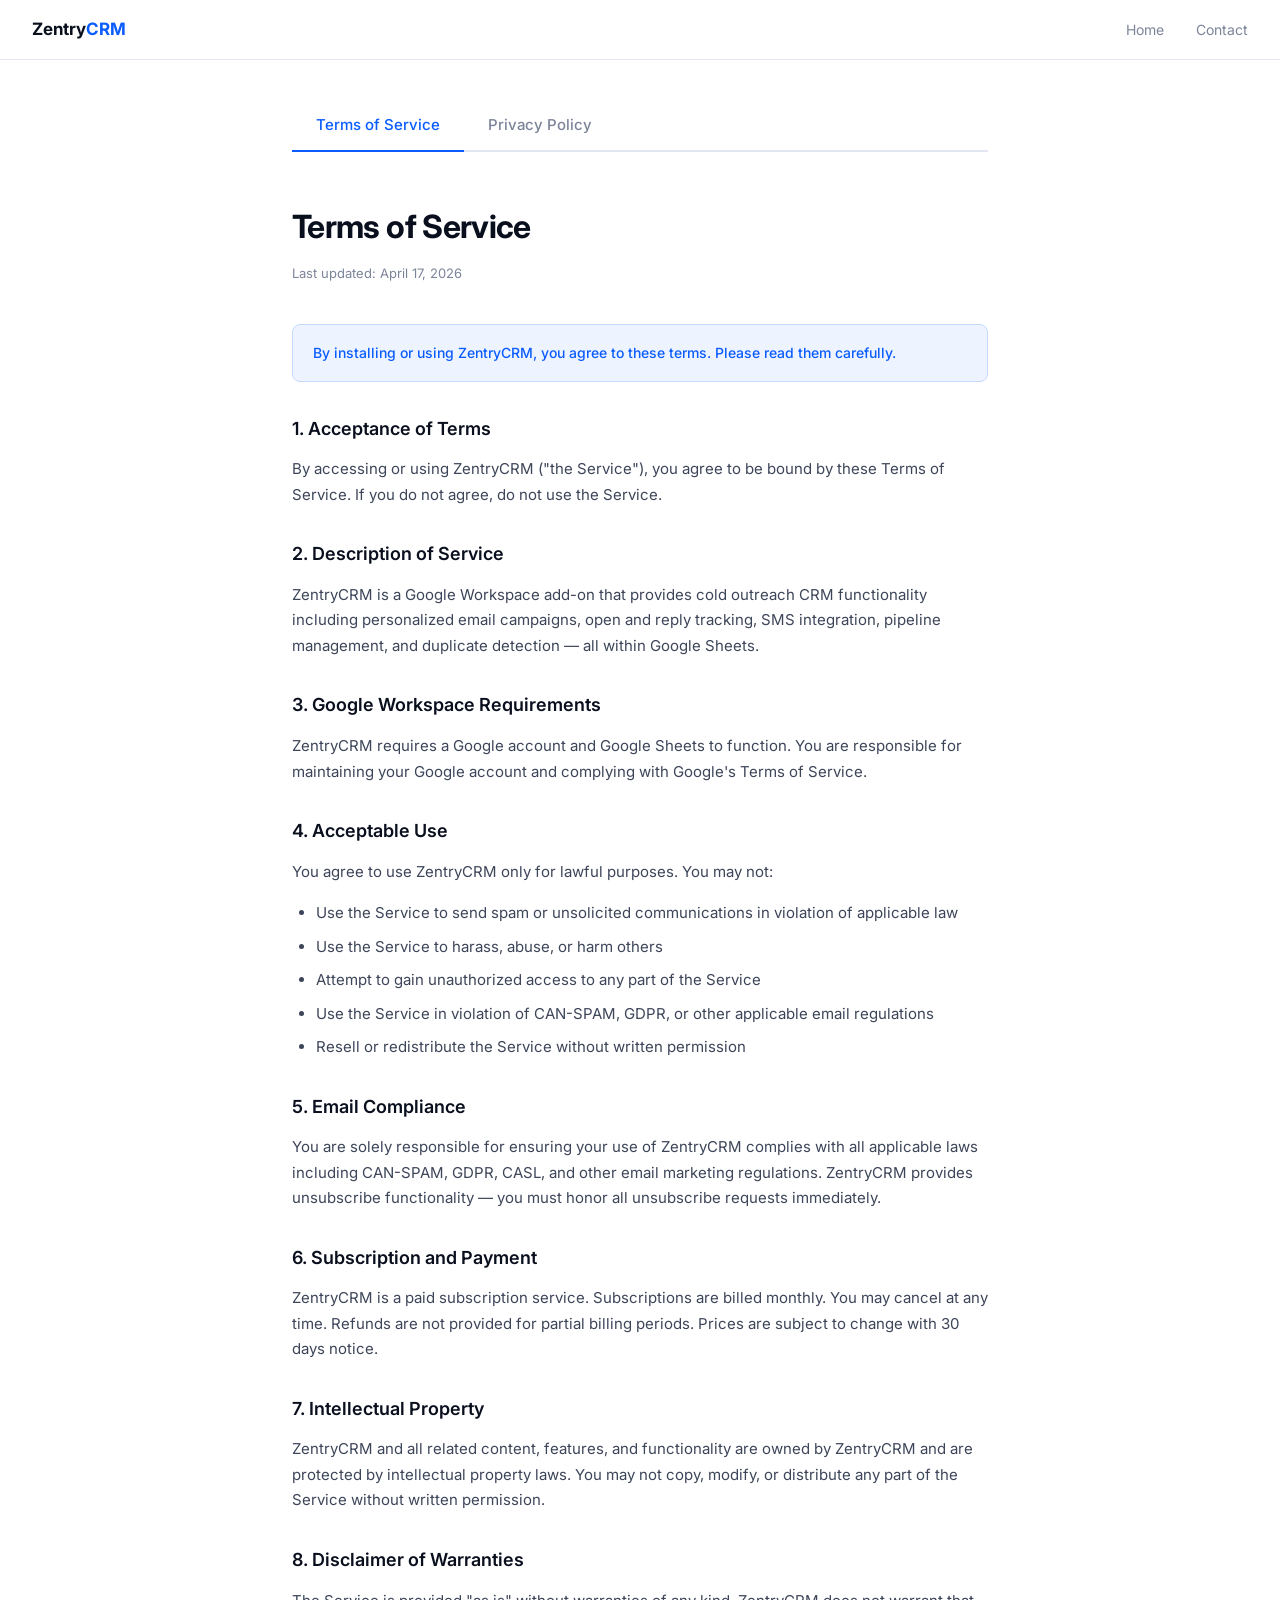
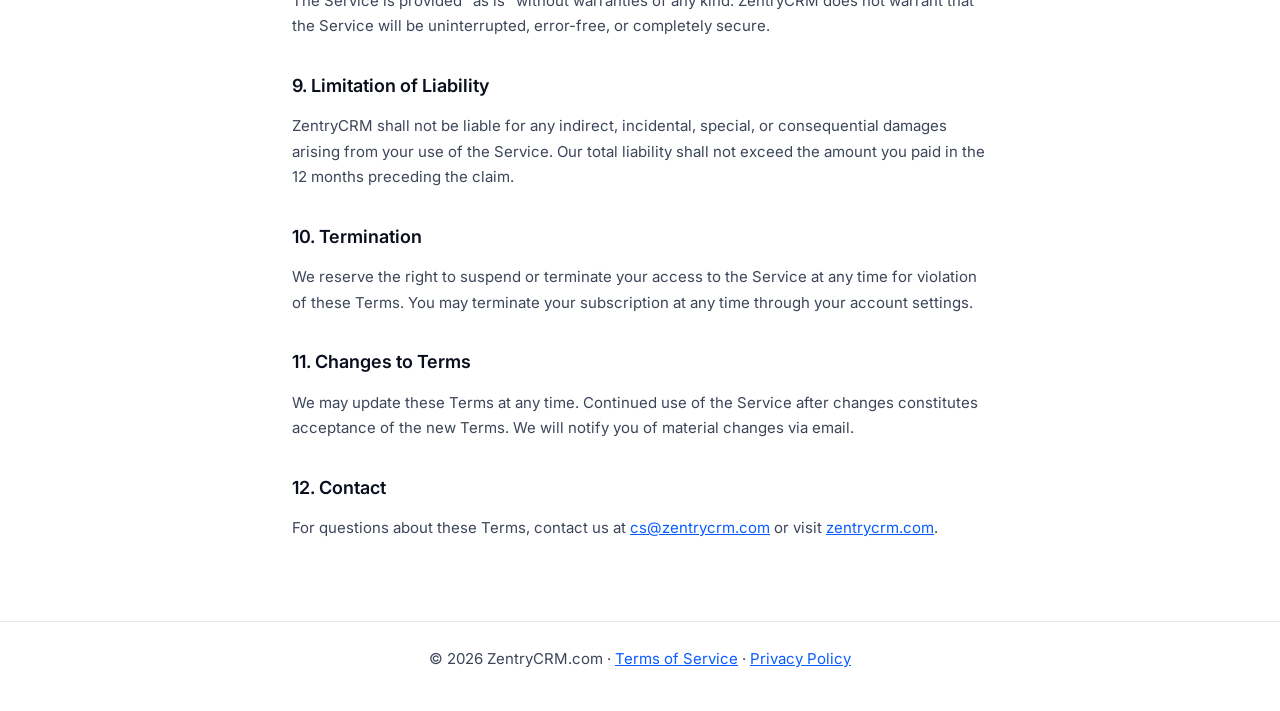
==== legal.html @ fd1f2e20 "legal.html" ====
<!DOCTYPE html>
<html lang="en">
<head>
<meta charset="UTF-8">
<meta name="viewport" content="width=device-width, initial-scale=1.0">
<title>Terms of Service & Privacy Policy — ZentryCRM</title>
<link rel="preconnect" href="https://fonts.googleapis.com">
<link href="https://fonts.googleapis.com/css2?family=Inter:wght@300;400;500;600&display=swap" rel="stylesheet">
<style>
*{box-sizing:border-box;margin:0;padding:0}
body{font-family:'Inter',sans-serif;color:#0A0F1E;background:#fff;line-height:1.7}
nav{position:fixed;top:0;left:0;right:0;background:rgba(255,255,255,0.95);backdrop-filter:blur(12px);border-bottom:1px solid #E2E6F0;padding:0 2rem;height:60px;display:flex;align-items:center;justify-content:space-between;z-index:100}
.logo{font-size:17px;font-weight:700;color:#0A0F1E;text-decoration:none}
.logo span{color:#0A5CFF}
.nav-links{display:flex;gap:2rem}
.nav-links a{font-size:14px;color:#7C8499;text-decoration:none}
.nav-links a:hover{color:#0A0F1E}
.container{max-width:760px;margin:0 auto;padding:100px 2rem 4rem}
.tabs{display:flex;gap:0;margin-bottom:3rem;border-bottom:2px solid #E2E6F0}
.tab{padding:12px 24px;font-size:15px;font-weight:500;color:#7C8499;cursor:pointer;border-bottom:2px solid transparent;margin-bottom:-2px;transition:all .2s}
.tab.active{color:#0A5CFF;border-bottom-color:#0A5CFF}
.content{display:none}
.content.active{display:block}
h1{font-size:32px;font-weight:700;margin-bottom:.5rem;letter-spacing:-.02em}
.updated{font-size:13px;color:#7C8499;margin-bottom:2.5rem}
h2{font-size:18px;font-weight:600;margin:2rem 0 .75rem;color:#0A0F1E}
p{font-size:15px;color:#3D4559;margin-bottom:1rem}
ul{font-size:15px;color:#3D4559;margin-bottom:1rem;padding-left:1.5rem}
ul li{margin-bottom:.5rem}
a{color:#0A5CFF}
.highlight{background:#EEF4FF;border:1px solid #C8D9FF;border-radius:8px;padding:1rem 1.25rem;margin-bottom:1rem}
.highlight p{margin:0;font-size:14px;color:#0A5CFF;font-weight:500}
footer{border-top:1px solid #E2E6F0;padding:1.5rem 2rem;text-align:center;font-size:12px;color:#7C8499}
</style>
</head>
<body>

<nav>
  <a href="https://zentrycrm.com" class="logo">Zentry<span>CRM</span></a>
  <div class="nav-links">
    <a href="https://zentrycrm.com">Home</a>
    <a href="mailto:cs@zentrycrm.com">Contact</a>
  </div>
</nav>

<div class="container">
  <div class="tabs">
    <div class="tab active" onclick="showTab('terms')">Terms of Service</div>
    <div class="tab" onclick="showTab('privacy')">Privacy Policy</div>
  </div>

  <!-- TERMS OF SERVICE -->
  <div class="content active" id="terms">
    <h1>Terms of Service</h1>
    <p class="updated">Last updated: April 17, 2026</p>

    <div class="highlight"><p>By installing or using ZentryCRM, you agree to these terms. Please read them carefully.</p></div>

    <h2>1. Acceptance of Terms</h2>
    <p>By accessing or using ZentryCRM ("the Service"), you agree to be bound by these Terms of Service. If you do not agree, do not use the Service.</p>

    <h2>2. Description of Service</h2>
    <p>ZentryCRM is a Google Workspace add-on that provides cold outreach CRM functionality including personalized email campaigns, open and reply tracking, SMS integration, pipeline management, and duplicate detection — all within Google Sheets.</p>

    <h2>3. Google Workspace Requirements</h2>
    <p>ZentryCRM requires a Google account and Google Sheets to function. You are responsible for maintaining your Google account and complying with Google's Terms of Service.</p>

    <h2>4. Acceptable Use</h2>
    <p>You agree to use ZentryCRM only for lawful purposes. You may not:</p>
    <ul>
      <li>Use the Service to send spam or unsolicited communications in violation of applicable law</li>
      <li>Use the Service to harass, abuse, or harm others</li>
      <li>Attempt to gain unauthorized access to any part of the Service</li>
      <li>Use the Service in violation of CAN-SPAM, GDPR, or other applicable email regulations</li>
      <li>Resell or redistribute the Service without written permission</li>
    </ul>

    <h2>5. Email Compliance</h2>
    <p>You are solely responsible for ensuring your use of ZentryCRM complies with all applicable laws including CAN-SPAM, GDPR, CASL, and other email marketing regulations. ZentryCRM provides unsubscribe functionality — you must honor all unsubscribe requests immediately.</p>

    <h2>6. Subscription and Payment</h2>
    <p>ZentryCRM is a paid subscription service. Subscriptions are billed monthly. You may cancel at any time. Refunds are not provided for partial billing periods. Prices are subject to change with 30 days notice.</p>

    <h2>7. Intellectual Property</h2>
    <p>ZentryCRM and all related content, features, and functionality are owned by ZentryCRM and are protected by intellectual property laws. You may not copy, modify, or distribute any part of the Service without written permission.</p>

    <h2>8. Disclaimer of Warranties</h2>
    <p>The Service is provided "as is" without warranties of any kind. ZentryCRM does not warrant that the Service will be uninterrupted, error-free, or completely secure.</p>

    <h2>9. Limitation of Liability</h2>
    <p>ZentryCRM shall not be liable for any indirect, incidental, special, or consequential damages arising from your use of the Service. Our total liability shall not exceed the amount you paid in the 12 months preceding the claim.</p>

    <h2>10. Termination</h2>
    <p>We reserve the right to suspend or terminate your access to the Service at any time for violation of these Terms. You may terminate your subscription at any time through your account settings.</p>

    <h2>11. Changes to Terms</h2>
    <p>We may update these Terms at any time. Continued use of the Service after changes constitutes acceptance of the new Terms. We will notify you of material changes via email.</p>

    <h2>12. Contact</h2>
    <p>For questions about these Terms, contact us at <a href="mailto:cs@zentrycrm.com">cs@zentrycrm.com</a> or visit <a href="https://zentrycrm.com">zentrycrm.com</a>.</p>
  </div>

  <!-- PRIVACY POLICY -->
  <div class="content" id="privacy">
    <h1>Privacy Policy</h1>
    <p class="updated">Last updated: April 17, 2026</p>

    <div class="highlight"><p>ZentryCRM takes your privacy seriously. We collect only what we need to operate the service.</p></div>

    <h2>1. Information We Collect</h2>
    <p>When you use ZentryCRM, we may collect:</p>
    <ul>
      <li><strong>Account information</strong> — your name and email address when you sign up</li>
      <li><strong>Google account data</strong> — access to Gmail and Google Sheets as authorized by you during installation</li>
      <li><strong>Usage data</strong> — information about how you use the Service including emails sent, campaigns created, and features used</li>
      <li><strong>Contact data</strong> — contact information you enter into ZentryCRM (stored in your own Google Sheets)</li>
    </ul>

    <h2>2. How We Use Your Information</h2>
    <p>We use your information to:</p>
    <ul>
      <li>Provide, maintain, and improve the Service</li>
      <li>Process your subscription and payments</li>
      <li>Send you service-related communications</li>
      <li>Respond to your support requests</li>
      <li>Monitor and analyze usage to improve the Service</li>
    </ul>

    <h2>3. Google API Data</h2>
    <p>ZentryCRM uses Google APIs to send emails via Gmail and read/write data in Google Sheets. We access only the data necessary to provide the Service. We do not store your Gmail messages or Google Sheets data on our servers — all data remains in your Google account.</p>
    <p>ZentryCRM's use of Google APIs complies with the <a href="https://developers.google.com/terms/api-services-user-data-policy" target="_blank">Google API Services User Data Policy</a>, including the Limited Use requirements.</p>

    <h2>4. Data Sharing</h2>
    <p>We do not sell, trade, or rent your personal information to third parties. We may share data with:</p>
    <ul>
      <li><strong>Service providers</strong> — third parties that help us operate the Service (e.g., payment processors)</li>
      <li><strong>Legal requirements</strong> — when required by law or to protect our rights</li>
    </ul>

    <h2>5. Data Retention</h2>
    <p>We retain your account information for as long as your account is active. You may request deletion of your data at any time by contacting cs@zentrycrm.com. We will delete your data within 30 days of your request.</p>

    <h2>6. Security</h2>
    <p>We implement industry-standard security measures to protect your information. However, no method of transmission over the internet is 100% secure. We cannot guarantee absolute security of your data.</p>

    <h2>7. Your Rights</h2>
    <p>Depending on your location, you may have the right to:</p>
    <ul>
      <li>Access the personal information we hold about you</li>
      <li>Request correction of inaccurate data</li>
      <li>Request deletion of your data</li>
      <li>Object to or restrict processing of your data</li>
      <li>Data portability</li>
    </ul>
    <p>To exercise these rights, contact us at <a href="mailto:cs@zentrycrm.com">cs@zentrycrm.com</a>.</p>

    <h2>8. Cookies</h2>
    <p>ZentryCRM may use cookies and similar technologies to operate the Service and improve your experience. You can control cookies through your browser settings.</p>

    <h2>9. Children's Privacy</h2>
    <p>ZentryCRM is not directed to children under 13. We do not knowingly collect personal information from children under 13.</p>

    <h2>10. Changes to This Policy</h2>
    <p>We may update this Privacy Policy from time to time. We will notify you of significant changes by email or through the Service. Continued use after changes constitutes acceptance.</p>

    <h2>11. Contact Us</h2>
    <p>For privacy-related questions or requests, contact us at <a href="mailto:cs@zentrycrm.com">cs@zentrycrm.com</a></p>
  </div>
</div>

<footer>
  <p>© 2026 ZentryCRM.com · <a href="#" onclick="showTab('terms');return false;">Terms of Service</a> · <a href="#" onclick="showTab('privacy');return false;">Privacy Policy</a></p>
</footer>

<script>
function showTab(tab) {
  document.querySelectorAll('.tab').forEach(t => t.classList.remove('active'));
  document.querySelectorAll('.content').forEach(c => c.classList.remove('active'));
  document.getElementById(tab).classList.add('active');
  event.target.classList.add('active');
}
</script>
</body>
</html>
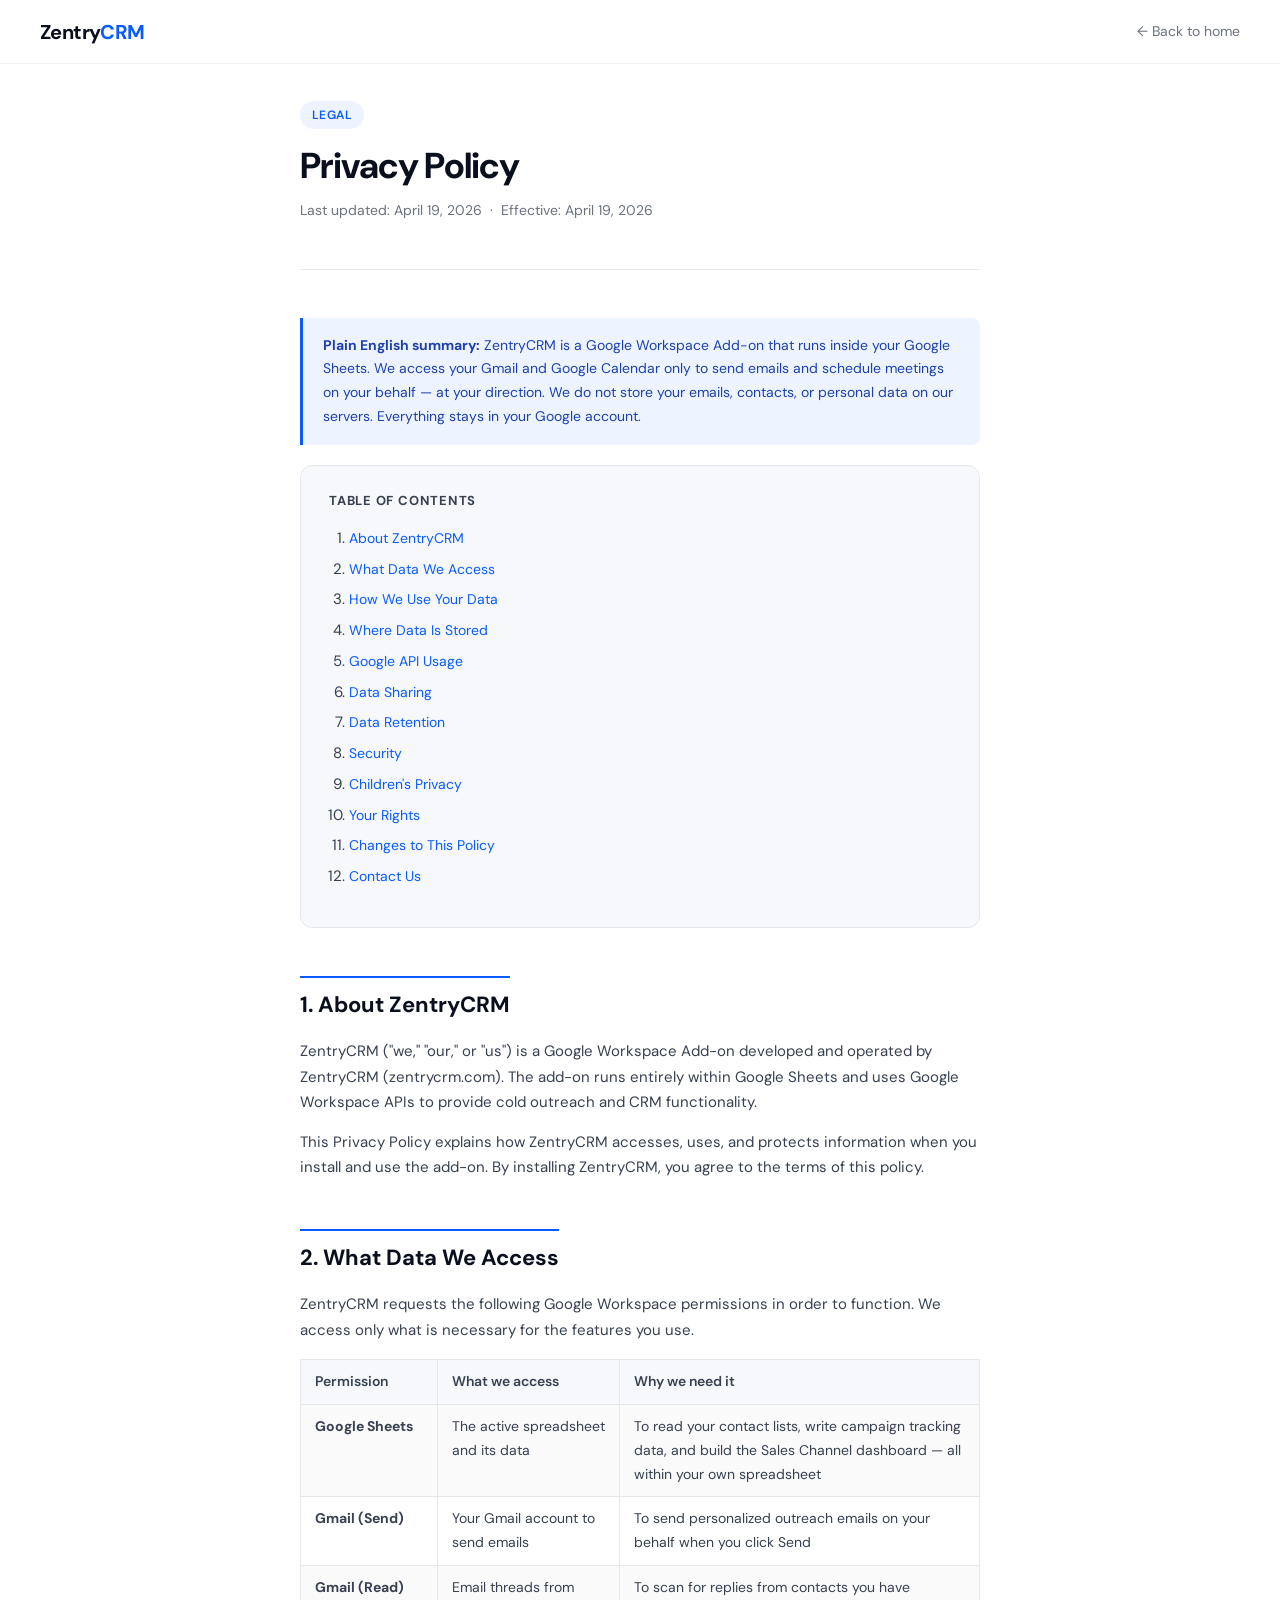
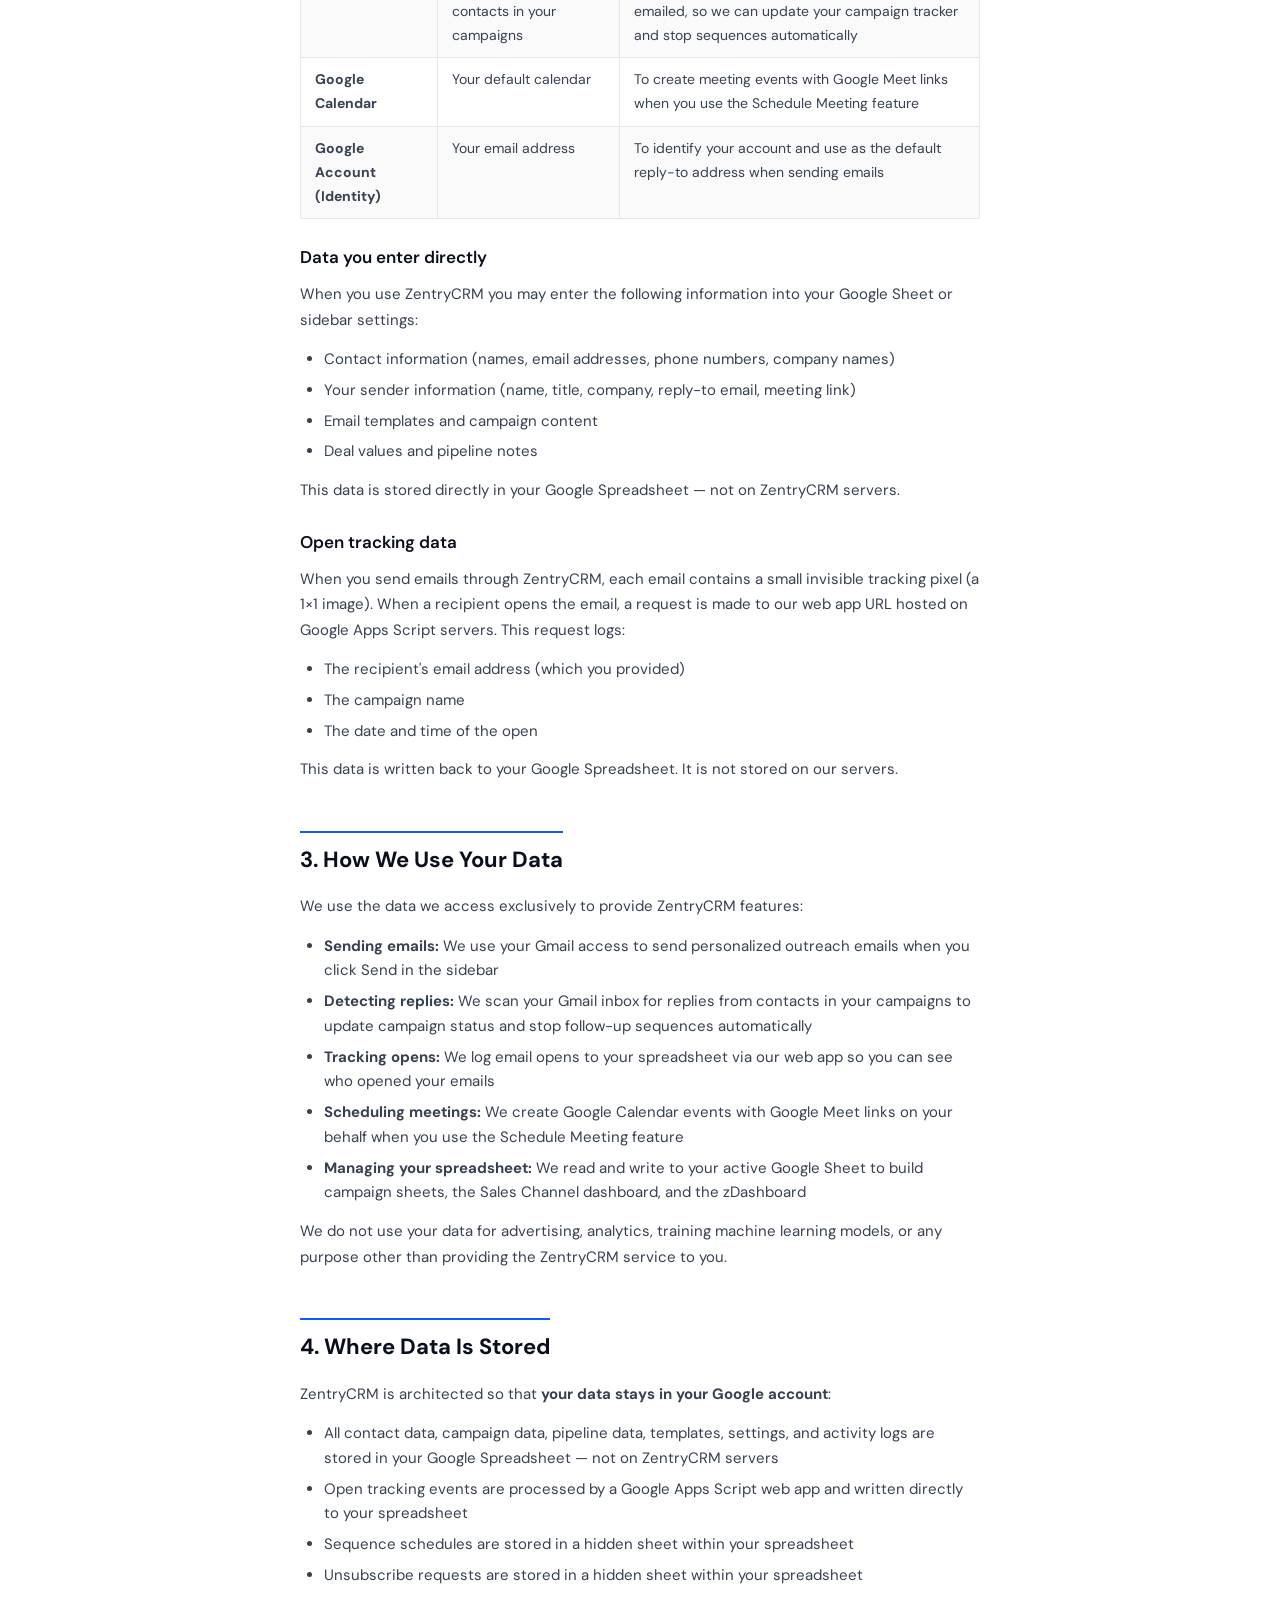
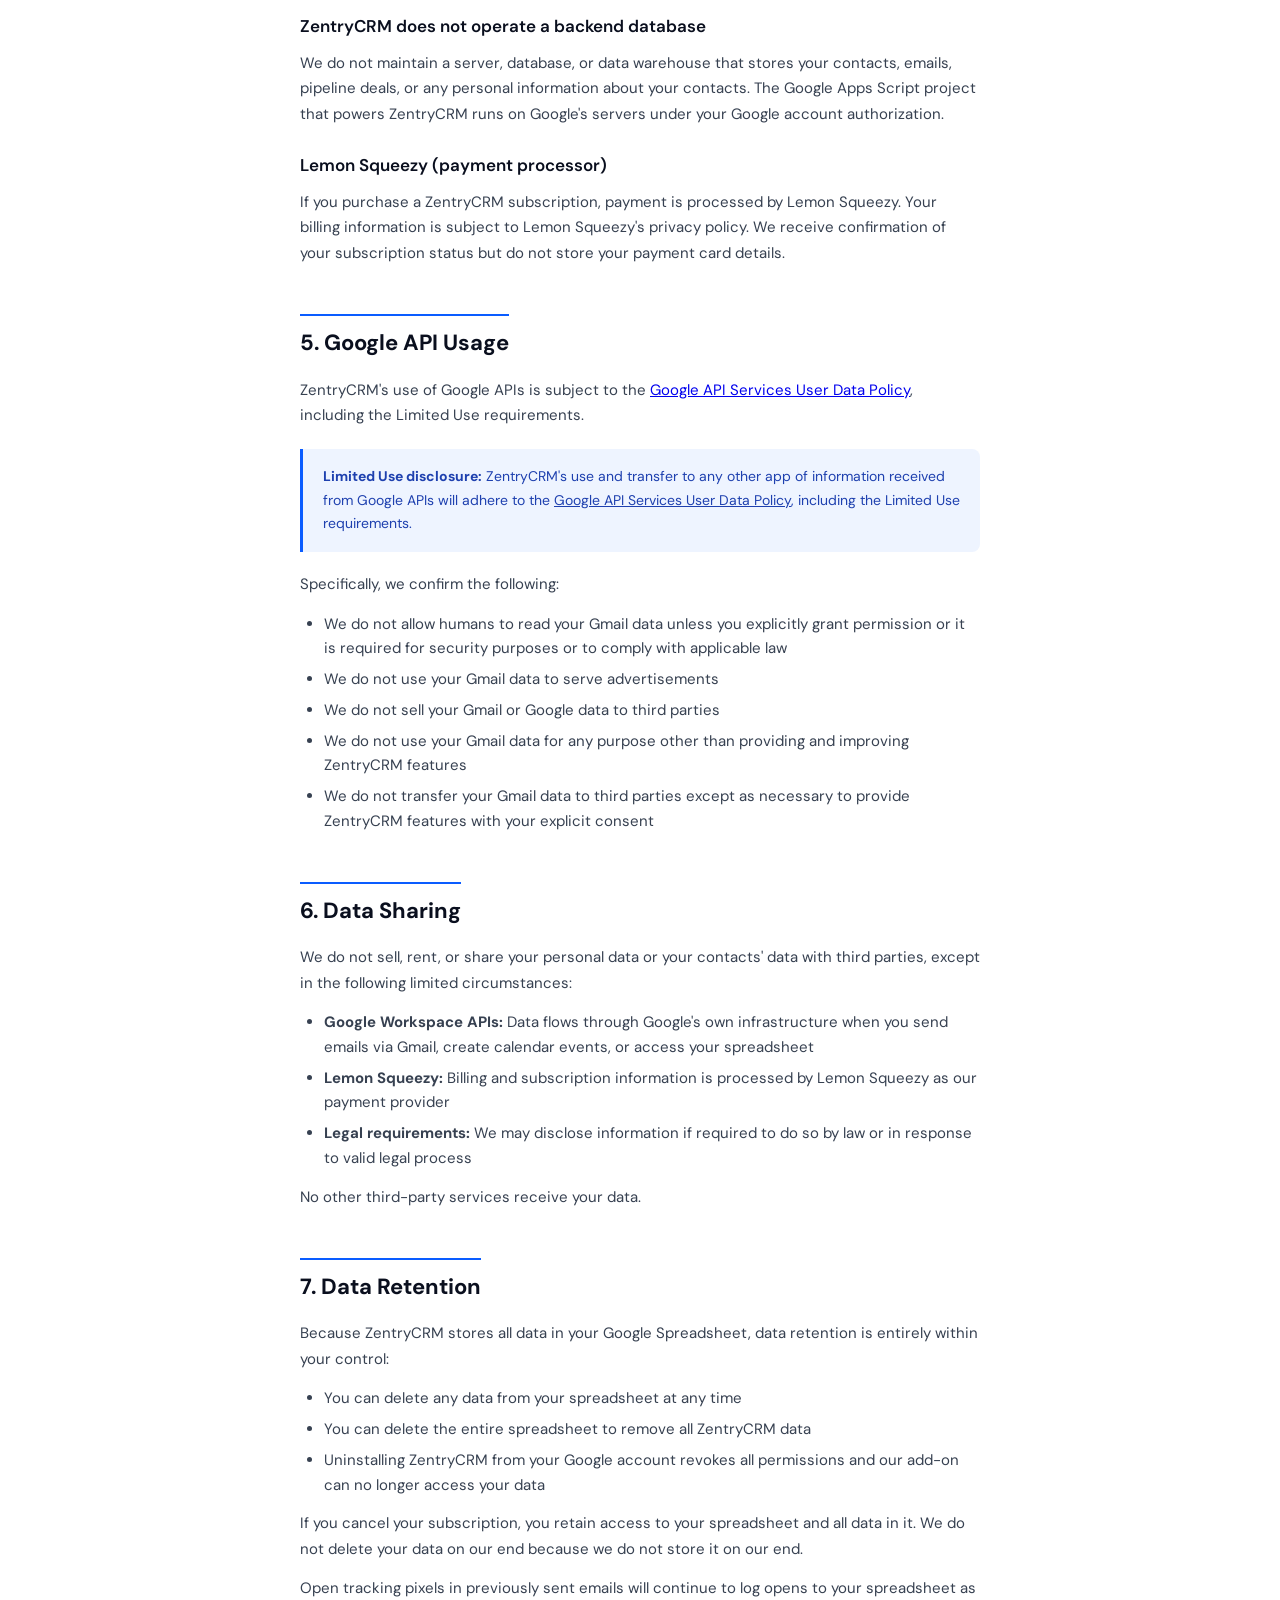
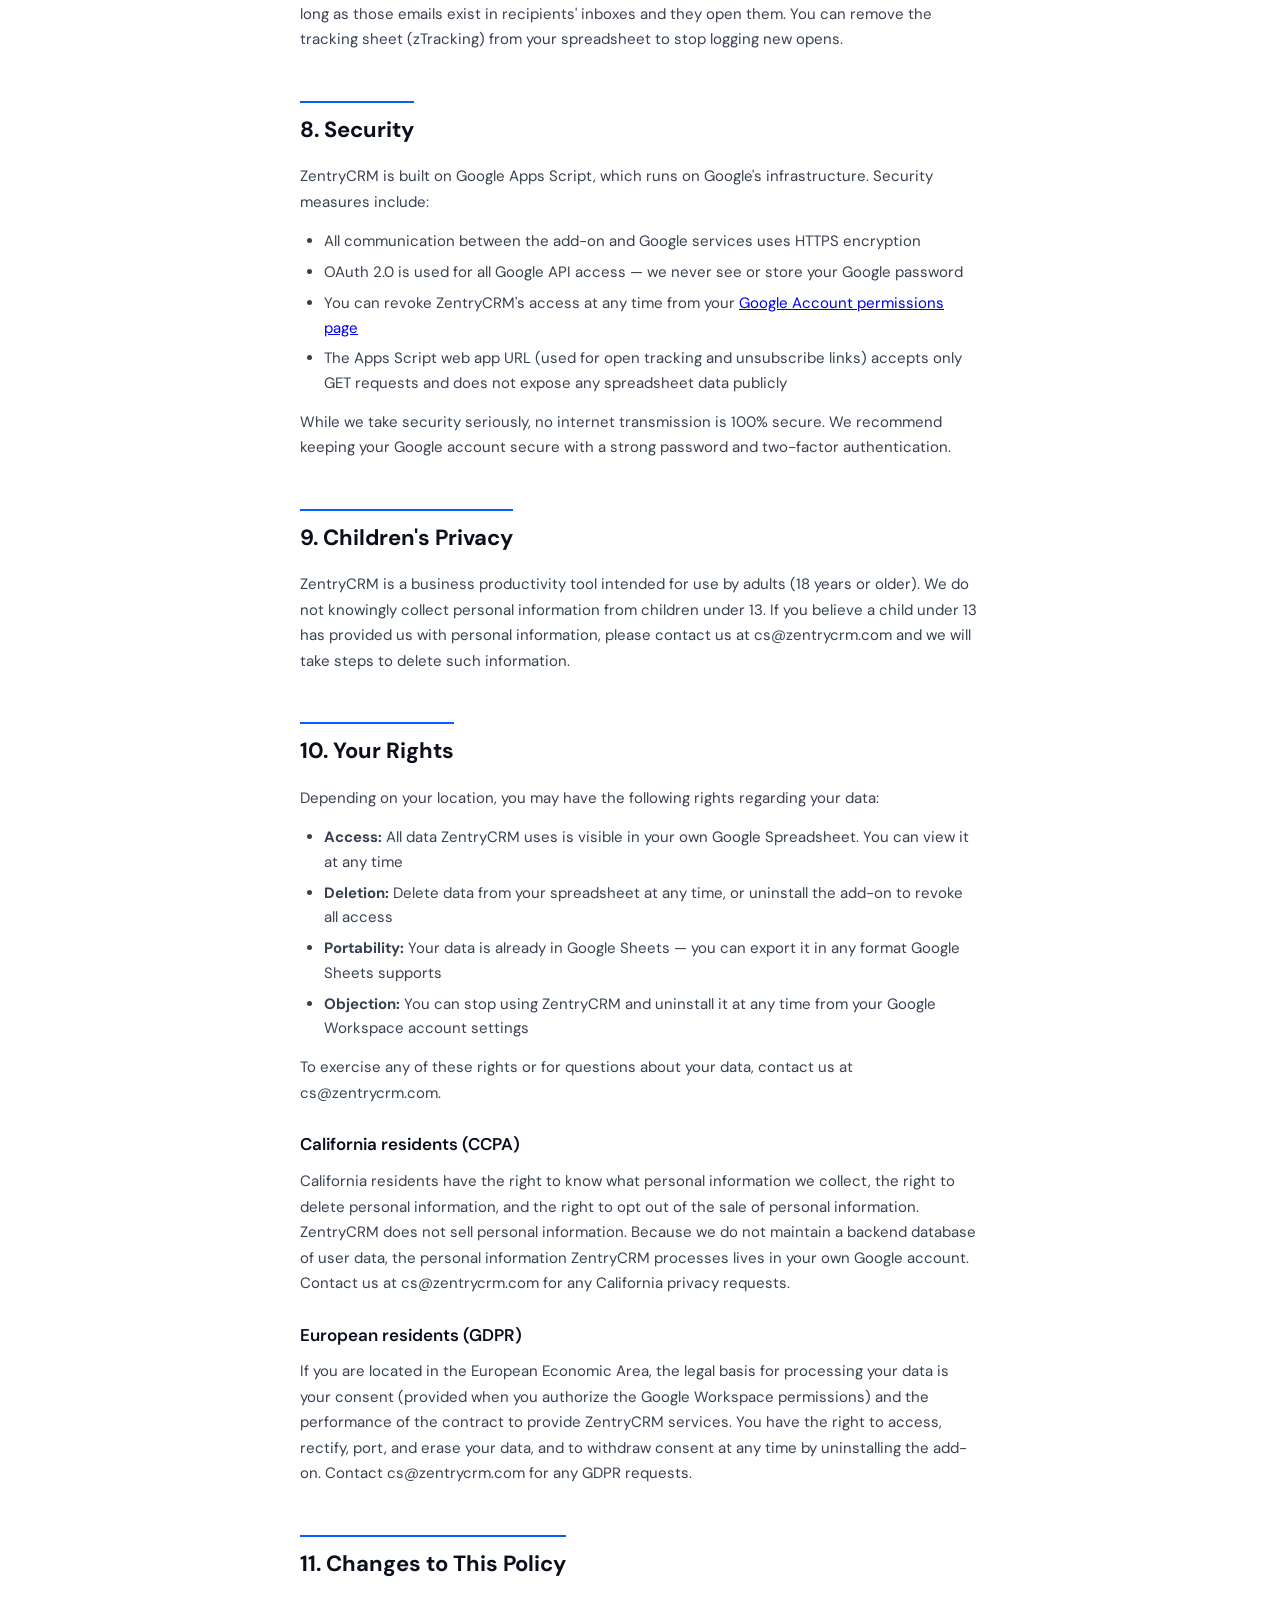
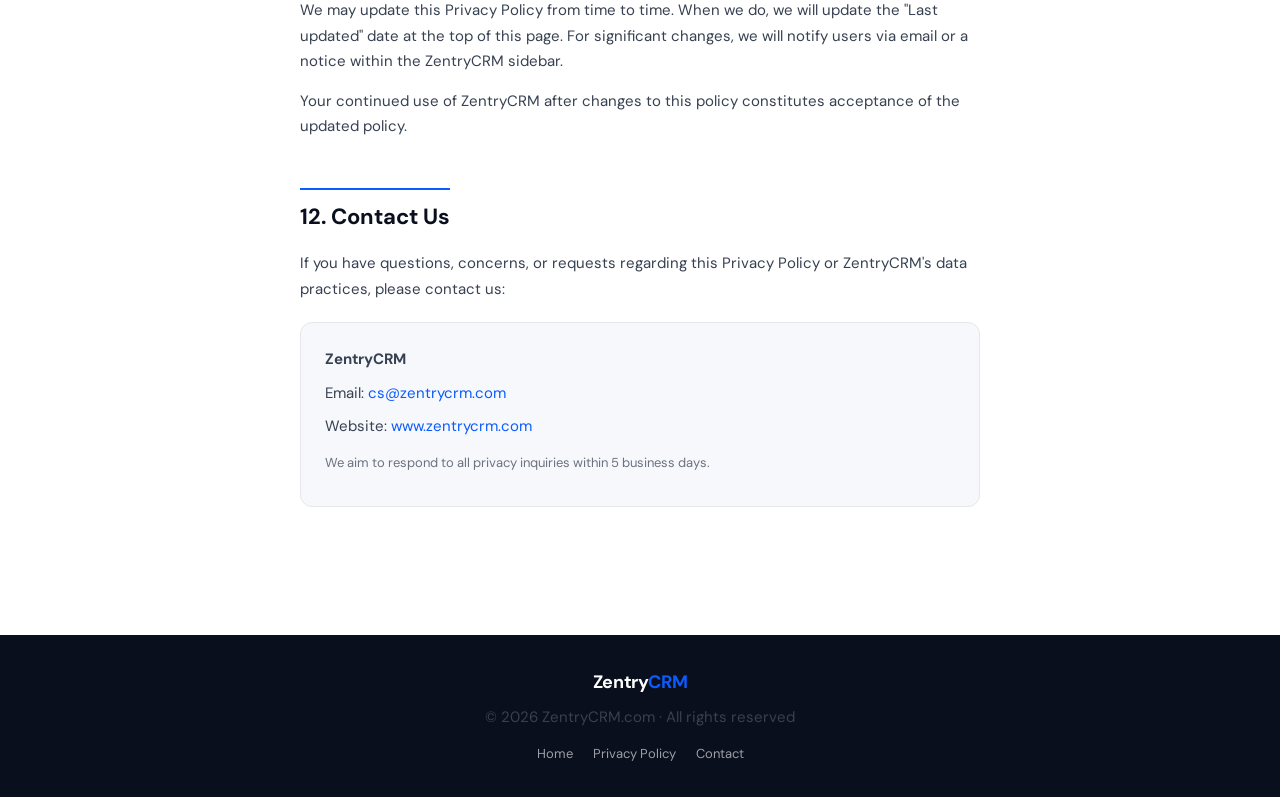
==== commit e88a48d7: "Update legal.html" ====
--- a/legal.html
+++ b/legal.html
@@ -3,182 +3,298 @@
 <head>
 <meta charset="UTF-8">
 <meta name="viewport" content="width=device-width, initial-scale=1.0">
-<title>Terms of Service & Privacy Policy — ZentryCRM</title>
+<title>Privacy Policy — ZentryCRM</title>
 <link rel="preconnect" href="https://fonts.googleapis.com">
-<link href="https://fonts.googleapis.com/css2?family=Inter:wght@300;400;500;600&display=swap" rel="stylesheet">
+<link href="https://fonts.googleapis.com/css2?family=DM+Sans:wght@300;400;500;600;700&display=swap" rel="stylesheet">
 <style>
 *{box-sizing:border-box;margin:0;padding:0}
-body{font-family:'Inter',sans-serif;color:#0A0F1E;background:#fff;line-height:1.7}
-nav{position:fixed;top:0;left:0;right:0;background:rgba(255,255,255,0.95);backdrop-filter:blur(12px);border-bottom:1px solid #E2E6F0;padding:0 2rem;height:60px;display:flex;align-items:center;justify-content:space-between;z-index:100}
-.logo{font-size:17px;font-weight:700;color:#0A0F1E;text-decoration:none}
-.logo span{color:#0A5CFF}
-.nav-links{display:flex;gap:2rem}
-.nav-links a{font-size:14px;color:#7C8499;text-decoration:none}
-.nav-links a:hover{color:#0A0F1E}
-.container{max-width:760px;margin:0 auto;padding:100px 2rem 4rem}
-.tabs{display:flex;gap:0;margin-bottom:3rem;border-bottom:2px solid #E2E6F0}
-.tab{padding:12px 24px;font-size:15px;font-weight:500;color:#7C8499;cursor:pointer;border-bottom:2px solid transparent;margin-bottom:-2px;transition:all .2s}
-.tab.active{color:#0A5CFF;border-bottom-color:#0A5CFF}
-.content{display:none}
-.content.active{display:block}
-h1{font-size:32px;font-weight:700;margin-bottom:.5rem;letter-spacing:-.02em}
-.updated{font-size:13px;color:#7C8499;margin-bottom:2.5rem}
-h2{font-size:18px;font-weight:600;margin:2rem 0 .75rem;color:#0A0F1E}
-p{font-size:15px;color:#3D4559;margin-bottom:1rem}
-ul{font-size:15px;color:#3D4559;margin-bottom:1rem;padding-left:1.5rem}
-ul li{margin-bottom:.5rem}
-a{color:#0A5CFF}
-.highlight{background:#EEF4FF;border:1px solid #C8D9FF;border-radius:8px;padding:1rem 1.25rem;margin-bottom:1rem}
-.highlight p{margin:0;font-size:14px;color:#0A5CFF;font-weight:500}
-footer{border-top:1px solid #E2E6F0;padding:1.5rem 2rem;text-align:center;font-size:12px;color:#7C8499}
+body{font-family:'DM Sans',sans-serif;font-size:16px;color:#0A0F1E;background:#FFFFFF;line-height:1.7}
+nav{position:fixed;top:0;left:0;right:0;z-index:100;padding:0 40px;display:flex;align-items:center;justify-content:space-between;height:64px;background:rgba(255,255,255,0.95);backdrop-filter:blur(12px);border-bottom:1px solid rgba(0,0,0,0.06)}
+.nav-logo{font-size:20px;font-weight:700;color:#0A0F1E;text-decoration:none;letter-spacing:-.03em}
+.nav-logo span{color:#0A5CFF}
+.nav-back{font-size:14px;color:#6B7280;text-decoration:none}
+.nav-back:hover{color:#0A5CFF}
+.container{max-width:760px;margin:0 auto;padding:100px 40px 80px}
+.hero{margin-bottom:48px;padding-bottom:32px;border-bottom:1px solid #E5E7EB}
+.badge{display:inline-block;background:#EEF4FF;color:#0A5CFF;padding:4px 12px;border-radius:100px;font-size:12px;font-weight:600;letter-spacing:.04em;text-transform:uppercase;margin-bottom:16px}
+h1{font-size:36px;font-weight:700;color:#0A0F1E;letter-spacing:-.02em;margin-bottom:12px;line-height:1.15}
+.meta{font-size:14px;color:#6B7280}
+.toc{background:#F6F8FC;border:1px solid #E5E7EB;border-radius:12px;padding:24px 28px;margin-bottom:48px}
+.toc-title{font-size:13px;font-weight:700;color:#374151;text-transform:uppercase;letter-spacing:.06em;margin-bottom:14px}
+.toc ol{padding-left:20px}
+.toc li{margin-bottom:6px}
+.toc a{font-size:14px;color:#0A5CFF;text-decoration:none}
+.toc a:hover{text-decoration:underline}
+.section{margin-bottom:48px}
+h2{font-size:22px;font-weight:700;color:#0A0F1E;margin-bottom:16px;padding-top:8px;border-top:2px solid #0A5CFF;display:inline-block}
+h3{font-size:17px;font-weight:600;color:#0A0F1E;margin-bottom:10px;margin-top:24px}
+p{color:#374151;margin-bottom:14px;font-size:15px}
+ul,ol{padding-left:24px;margin-bottom:14px}
+li{color:#374151;font-size:15px;margin-bottom:6px;line-height:1.65}
+.highlight{background:#EEF4FF;border-left:3px solid #0A5CFF;border-radius:0 8px 8px 0;padding:16px 20px;margin:20px 0}
+.highlight p{margin-bottom:0;color:#1E40AF;font-size:14px}
+.contact-box{background:#F6F8FC;border:1px solid #E5E7EB;border-radius:12px;padding:24px;margin-top:20px}
+.contact-box p{margin-bottom:8px;font-size:15px}
+.contact-box a{color:#0A5CFF;text-decoration:none}
+.contact-box a:hover{text-decoration:underline}
+table{width:100%;border-collapse:collapse;margin:16px 0;font-size:14px}
+th{background:#F6F8FC;color:#374151;font-weight:600;padding:10px 14px;text-align:left;border:1px solid #E5E7EB}
+td{padding:10px 14px;border:1px solid #E5E7EB;color:#374151;vertical-align:top}
+tr:nth-child(even) td{background:#FAFAFA}
+footer{background:#0A0F1E;padding:32px 40px;text-align:center;font-size:13px;color:rgba(255,255,255,.4)}
+footer a{color:rgba(255,255,255,.6);text-decoration:none}
+footer a:hover{color:white}
+.footer-logo{font-size:18px;font-weight:700;color:white;margin-bottom:8px;letter-spacing:-.02em}
+.footer-logo span{color:#0A5CFF}
+@media(max-width:600px){nav{padding:0 20px}.container{padding:88px 20px 60px}h1{font-size:28px}footer{padding:24px 20px}}
 </style>
 </head>
 <body>
 
 <nav>
-  <a href="https://zentrycrm.com" class="logo">Zentry<span>CRM</span></a>
-  <div class="nav-links">
-    <a href="https://zentrycrm.com">Home</a>
+  <a href="/" class="nav-logo">Zentry<span>CRM</span></a>
+  <a href="/" class="nav-back">← Back to home</a>
+</nav>
+
+<div class="container">
+
+  <div class="hero">
+    <div class="badge">Legal</div>
+    <h1>Privacy Policy</h1>
+    <p class="meta">Last updated: April 19, 2026 &nbsp;·&nbsp; Effective: April 19, 2026</p>
+  </div>
+
+  <div class="highlight">
+    <p><strong>Plain English summary:</strong> ZentryCRM is a Google Workspace Add-on that runs inside your Google Sheets. We access your Gmail and Google Calendar only to send emails and schedule meetings on your behalf — at your direction. We do not store your emails, contacts, or personal data on our servers. Everything stays in your Google account.</p>
+  </div>
+
+  <div class="toc">
+    <div class="toc-title">Table of Contents</div>
+    <ol>
+      <li><a href="#about">About ZentryCRM</a></li>
+      <li><a href="#data-collected">What Data We Access</a></li>
+      <li><a href="#how-we-use">How We Use Your Data</a></li>
+      <li><a href="#data-storage">Where Data Is Stored</a></li>
+      <li><a href="#google-apis">Google API Usage</a></li>
+      <li><a href="#sharing">Data Sharing</a></li>
+      <li><a href="#retention">Data Retention</a></li>
+      <li><a href="#security">Security</a></li>
+      <li><a href="#children">Children's Privacy</a></li>
+      <li><a href="#rights">Your Rights</a></li>
+      <li><a href="#changes">Changes to This Policy</a></li>
+      <li><a href="#contact">Contact Us</a></li>
+    </ol>
+  </div>
+
+  <!-- 1 -->
+  <div class="section" id="about">
+    <h2>1. About ZentryCRM</h2>
+    <p>ZentryCRM ("we," "our," or "us") is a Google Workspace Add-on developed and operated by ZentryCRM (zentrycrm.com). The add-on runs entirely within Google Sheets and uses Google Workspace APIs to provide cold outreach and CRM functionality.</p>
+    <p>This Privacy Policy explains how ZentryCRM accesses, uses, and protects information when you install and use the add-on. By installing ZentryCRM, you agree to the terms of this policy.</p>
+  </div>
+
+  <!-- 2 -->
+  <div class="section" id="data-collected">
+    <h2>2. What Data We Access</h2>
+    <p>ZentryCRM requests the following Google Workspace permissions in order to function. We access only what is necessary for the features you use.</p>
+
+    <table>
+      <tr>
+        <th>Permission</th>
+        <th>What we access</th>
+        <th>Why we need it</th>
+      </tr>
+      <tr>
+        <td><strong>Google Sheets</strong></td>
+        <td>The active spreadsheet and its data</td>
+        <td>To read your contact lists, write campaign tracking data, and build the Sales Channel dashboard — all within your own spreadsheet</td>
+      </tr>
+      <tr>
+        <td><strong>Gmail (Send)</strong></td>
+        <td>Your Gmail account to send emails</td>
+        <td>To send personalized outreach emails on your behalf when you click Send</td>
+      </tr>
+      <tr>
+        <td><strong>Gmail (Read)</strong></td>
+        <td>Email threads from contacts in your campaigns</td>
+        <td>To scan for replies from contacts you have emailed, so we can update your campaign tracker and stop sequences automatically</td>
+      </tr>
+      <tr>
+        <td><strong>Google Calendar</strong></td>
+        <td>Your default calendar</td>
+        <td>To create meeting events with Google Meet links when you use the Schedule Meeting feature</td>
+      </tr>
+      <tr>
+        <td><strong>Google Account (Identity)</strong></td>
+        <td>Your email address</td>
+        <td>To identify your account and use as the default reply-to address when sending emails</td>
+      </tr>
+    </table>
+
+    <h3>Data you enter directly</h3>
+    <p>When you use ZentryCRM you may enter the following information into your Google Sheet or sidebar settings:</p>
+    <ul>
+      <li>Contact information (names, email addresses, phone numbers, company names)</li>
+      <li>Your sender information (name, title, company, reply-to email, meeting link)</li>
+      <li>Email templates and campaign content</li>
+      <li>Deal values and pipeline notes</li>
+    </ul>
+    <p>This data is stored directly in your Google Spreadsheet — not on ZentryCRM servers.</p>
+
+    <h3>Open tracking data</h3>
+    <p>When you send emails through ZentryCRM, each email contains a small invisible tracking pixel (a 1×1 image). When a recipient opens the email, a request is made to our web app URL hosted on Google Apps Script servers. This request logs:</p>
+    <ul>
+      <li>The recipient's email address (which you provided)</li>
+      <li>The campaign name</li>
+      <li>The date and time of the open</li>
+    </ul>
+    <p>This data is written back to your Google Spreadsheet. It is not stored on our servers.</p>
+  </div>
+
+  <!-- 3 -->
+  <div class="section" id="how-we-use">
+    <h2>3. How We Use Your Data</h2>
+    <p>We use the data we access exclusively to provide ZentryCRM features:</p>
+    <ul>
+      <li><strong>Sending emails:</strong> We use your Gmail access to send personalized outreach emails when you click Send in the sidebar</li>
+      <li><strong>Detecting replies:</strong> We scan your Gmail inbox for replies from contacts in your campaigns to update campaign status and stop follow-up sequences automatically</li>
+      <li><strong>Tracking opens:</strong> We log email opens to your spreadsheet via our web app so you can see who opened your emails</li>
+      <li><strong>Scheduling meetings:</strong> We create Google Calendar events with Google Meet links on your behalf when you use the Schedule Meeting feature</li>
+      <li><strong>Managing your spreadsheet:</strong> We read and write to your active Google Sheet to build campaign sheets, the Sales Channel dashboard, and the zDashboard</li>
+    </ul>
+    <p>We do not use your data for advertising, analytics, training machine learning models, or any purpose other than providing the ZentryCRM service to you.</p>
+  </div>
+
+  <!-- 4 -->
+  <div class="section" id="data-storage">
+    <h2>4. Where Data Is Stored</h2>
+    <p>ZentryCRM is architected so that <strong>your data stays in your Google account</strong>:</p>
+    <ul>
+      <li>All contact data, campaign data, pipeline data, templates, settings, and activity logs are stored in your Google Spreadsheet — not on ZentryCRM servers</li>
+      <li>Open tracking events are processed by a Google Apps Script web app and written directly to your spreadsheet</li>
+      <li>Sequence schedules are stored in a hidden sheet within your spreadsheet</li>
+      <li>Unsubscribe requests are stored in a hidden sheet within your spreadsheet</li>
+    </ul>
+
+    <h3>ZentryCRM does not operate a backend database</h3>
+    <p>We do not maintain a server, database, or data warehouse that stores your contacts, emails, pipeline deals, or any personal information about your contacts. The Google Apps Script project that powers ZentryCRM runs on Google's servers under your Google account authorization.</p>
+
+    <h3>Lemon Squeezy (payment processor)</h3>
+    <p>If you purchase a ZentryCRM subscription, payment is processed by Lemon Squeezy. Your billing information is subject to Lemon Squeezy's privacy policy. We receive confirmation of your subscription status but do not store your payment card details.</p>
+  </div>
+
+  <!-- 5 -->
+  <div class="section" id="google-apis">
+    <h2>5. Google API Usage</h2>
+    <p>ZentryCRM's use of Google APIs is subject to the <a href="https://developers.google.com/terms/api-services-user-data-policy" target="_blank" rel="noopener">Google API Services User Data Policy</a>, including the Limited Use requirements.</p>
+
+    <div class="highlight">
+      <p><strong>Limited Use disclosure:</strong> ZentryCRM's use and transfer to any other app of information received from Google APIs will adhere to the <a href="https://developers.google.com/terms/api-services-user-data-policy#additional_requirements_for_specific_api_scopes" target="_blank" rel="noopener" style="color:#1E40AF">Google API Services User Data Policy</a>, including the Limited Use requirements.</p>
+    </div>
+
+    <p>Specifically, we confirm the following:</p>
+    <ul>
+      <li>We do not allow humans to read your Gmail data unless you explicitly grant permission or it is required for security purposes or to comply with applicable law</li>
+      <li>We do not use your Gmail data to serve advertisements</li>
+      <li>We do not sell your Gmail or Google data to third parties</li>
+      <li>We do not use your Gmail data for any purpose other than providing and improving ZentryCRM features</li>
+      <li>We do not transfer your Gmail data to third parties except as necessary to provide ZentryCRM features with your explicit consent</li>
+    </ul>
+  </div>
+
+  <!-- 6 -->
+  <div class="section" id="sharing">
+    <h2>6. Data Sharing</h2>
+    <p>We do not sell, rent, or share your personal data or your contacts' data with third parties, except in the following limited circumstances:</p>
+    <ul>
+      <li><strong>Google Workspace APIs:</strong> Data flows through Google's own infrastructure when you send emails via Gmail, create calendar events, or access your spreadsheet</li>
+      <li><strong>Lemon Squeezy:</strong> Billing and subscription information is processed by Lemon Squeezy as our payment provider</li>
+      <li><strong>Legal requirements:</strong> We may disclose information if required to do so by law or in response to valid legal process</li>
+    </ul>
+    <p>No other third-party services receive your data.</p>
+  </div>
+
+  <!-- 7 -->
+  <div class="section" id="retention">
+    <h2>7. Data Retention</h2>
+    <p>Because ZentryCRM stores all data in your Google Spreadsheet, data retention is entirely within your control:</p>
+    <ul>
+      <li>You can delete any data from your spreadsheet at any time</li>
+      <li>You can delete the entire spreadsheet to remove all ZentryCRM data</li>
+      <li>Uninstalling ZentryCRM from your Google account revokes all permissions and our add-on can no longer access your data</li>
+    </ul>
+    <p>If you cancel your subscription, you retain access to your spreadsheet and all data in it. We do not delete your data on our end because we do not store it on our end.</p>
+    <p>Open tracking pixels in previously sent emails will continue to log opens to your spreadsheet as long as those emails exist in recipients' inboxes and they open them. You can remove the tracking sheet (zTracking) from your spreadsheet to stop logging new opens.</p>
+  </div>
+
+  <!-- 8 -->
+  <div class="section" id="security">
+    <h2>8. Security</h2>
+    <p>ZentryCRM is built on Google Apps Script, which runs on Google's infrastructure. Security measures include:</p>
+    <ul>
+      <li>All communication between the add-on and Google services uses HTTPS encryption</li>
+      <li>OAuth 2.0 is used for all Google API access — we never see or store your Google password</li>
+      <li>You can revoke ZentryCRM's access at any time from your <a href="https://myaccount.google.com/permissions" target="_blank" rel="noopener">Google Account permissions page</a></li>
+      <li>The Apps Script web app URL (used for open tracking and unsubscribe links) accepts only GET requests and does not expose any spreadsheet data publicly</li>
+    </ul>
+    <p>While we take security seriously, no internet transmission is 100% secure. We recommend keeping your Google account secure with a strong password and two-factor authentication.</p>
+  </div>
+
+  <!-- 9 -->
+  <div class="section" id="children">
+    <h2>9. Children's Privacy</h2>
+    <p>ZentryCRM is a business productivity tool intended for use by adults (18 years or older). We do not knowingly collect personal information from children under 13. If you believe a child under 13 has provided us with personal information, please contact us at cs@zentrycrm.com and we will take steps to delete such information.</p>
+  </div>
+
+  <!-- 10 -->
+  <div class="section" id="rights">
+    <h2>10. Your Rights</h2>
+    <p>Depending on your location, you may have the following rights regarding your data:</p>
+    <ul>
+      <li><strong>Access:</strong> All data ZentryCRM uses is visible in your own Google Spreadsheet. You can view it at any time</li>
+      <li><strong>Deletion:</strong> Delete data from your spreadsheet at any time, or uninstall the add-on to revoke all access</li>
+      <li><strong>Portability:</strong> Your data is already in Google Sheets — you can export it in any format Google Sheets supports</li>
+      <li><strong>Objection:</strong> You can stop using ZentryCRM and uninstall it at any time from your Google Workspace account settings</li>
+    </ul>
+    <p>To exercise any of these rights or for questions about your data, contact us at cs@zentrycrm.com.</p>
+
+    <h3>California residents (CCPA)</h3>
+    <p>California residents have the right to know what personal information we collect, the right to delete personal information, and the right to opt out of the sale of personal information. ZentryCRM does not sell personal information. Because we do not maintain a backend database of user data, the personal information ZentryCRM processes lives in your own Google account. Contact us at cs@zentrycrm.com for any California privacy requests.</p>
+
+    <h3>European residents (GDPR)</h3>
+    <p>If you are located in the European Economic Area, the legal basis for processing your data is your consent (provided when you authorize the Google Workspace permissions) and the performance of the contract to provide ZentryCRM services. You have the right to access, rectify, port, and erase your data, and to withdraw consent at any time by uninstalling the add-on. Contact cs@zentrycrm.com for any GDPR requests.</p>
+  </div>
+
+  <!-- 11 -->
+  <div class="section" id="changes">
+    <h2>11. Changes to This Policy</h2>
+    <p>We may update this Privacy Policy from time to time. When we do, we will update the "Last updated" date at the top of this page. For significant changes, we will notify users via email or a notice within the ZentryCRM sidebar.</p>
+    <p>Your continued use of ZentryCRM after changes to this policy constitutes acceptance of the updated policy.</p>
+  </div>
+
+  <!-- 12 -->
+  <div class="section" id="contact">
+    <h2>12. Contact Us</h2>
+    <p>If you have questions, concerns, or requests regarding this Privacy Policy or ZentryCRM's data practices, please contact us:</p>
+    <div class="contact-box">
+      <p><strong>ZentryCRM</strong></p>
+      <p>Email: <a href="mailto:cs@zentrycrm.com">cs@zentrycrm.com</a></p>
+      <p>Website: <a href="https://www.zentrycrm.com" target="_blank">www.zentrycrm.com</a></p>
+      <p style="margin-top:12px;font-size:13px;color:#6B7280">We aim to respond to all privacy inquiries within 5 business days.</p>
+    </div>
+  </div>
+
+</div>
+
+<footer>
+  <div class="footer-logo">Zentry<span>CRM</span></div>
+  <p style="margin-bottom:12px">© 2026 ZentryCRM.com · All rights reserved</p>
+  <div style="display:flex;gap:20px;justify-content:center">
+    <a href="/">Home</a>
+    <a href="/privacy">Privacy Policy</a>
     <a href="mailto:cs@zentrycrm.com">Contact</a>
   </div>
-</nav>
-
-<div class="container">
-  <div class="tabs">
-    <div class="tab active" onclick="showTab('terms')">Terms of Service</div>
-    <div class="tab" onclick="showTab('privacy')">Privacy Policy</div>
-  </div>
-
-  <!-- TERMS OF SERVICE -->
-  <div class="content active" id="terms">
-    <h1>Terms of Service</h1>
-    <p class="updated">Last updated: April 17, 2026</p>
-
-    <div class="highlight"><p>By installing or using ZentryCRM, you agree to these terms. Please read them carefully.</p></div>
-
-    <h2>1. Acceptance of Terms</h2>
-    <p>By accessing or using ZentryCRM ("the Service"), you agree to be bound by these Terms of Service. If you do not agree, do not use the Service.</p>
-
-    <h2>2. Description of Service</h2>
-    <p>ZentryCRM is a Google Workspace add-on that provides cold outreach CRM functionality including personalized email campaigns, open and reply tracking, SMS integration, pipeline management, and duplicate detection — all within Google Sheets.</p>
-
-    <h2>3. Google Workspace Requirements</h2>
-    <p>ZentryCRM requires a Google account and Google Sheets to function. You are responsible for maintaining your Google account and complying with Google's Terms of Service.</p>
-
-    <h2>4. Acceptable Use</h2>
-    <p>You agree to use ZentryCRM only for lawful purposes. You may not:</p>
-    <ul>
-      <li>Use the Service to send spam or unsolicited communications in violation of applicable law</li>
-      <li>Use the Service to harass, abuse, or harm others</li>
-      <li>Attempt to gain unauthorized access to any part of the Service</li>
-      <li>Use the Service in violation of CAN-SPAM, GDPR, or other applicable email regulations</li>
-      <li>Resell or redistribute the Service without written permission</li>
-    </ul>
-
-    <h2>5. Email Compliance</h2>
-    <p>You are solely responsible for ensuring your use of ZentryCRM complies with all applicable laws including CAN-SPAM, GDPR, CASL, and other email marketing regulations. ZentryCRM provides unsubscribe functionality — you must honor all unsubscribe requests immediately.</p>
-
-    <h2>6. Subscription and Payment</h2>
-    <p>ZentryCRM is a paid subscription service. Subscriptions are billed monthly. You may cancel at any time. Refunds are not provided for partial billing periods. Prices are subject to change with 30 days notice.</p>
-
-    <h2>7. Intellectual Property</h2>
-    <p>ZentryCRM and all related content, features, and functionality are owned by ZentryCRM and are protected by intellectual property laws. You may not copy, modify, or distribute any part of the Service without written permission.</p>
-
-    <h2>8. Disclaimer of Warranties</h2>
-    <p>The Service is provided "as is" without warranties of any kind. ZentryCRM does not warrant that the Service will be uninterrupted, error-free, or completely secure.</p>
-
-    <h2>9. Limitation of Liability</h2>
-    <p>ZentryCRM shall not be liable for any indirect, incidental, special, or consequential damages arising from your use of the Service. Our total liability shall not exceed the amount you paid in the 12 months preceding the claim.</p>
-
-    <h2>10. Termination</h2>
-    <p>We reserve the right to suspend or terminate your access to the Service at any time for violation of these Terms. You may terminate your subscription at any time through your account settings.</p>
-
-    <h2>11. Changes to Terms</h2>
-    <p>We may update these Terms at any time. Continued use of the Service after changes constitutes acceptance of the new Terms. We will notify you of material changes via email.</p>
-
-    <h2>12. Contact</h2>
-    <p>For questions about these Terms, contact us at <a href="mailto:cs@zentrycrm.com">cs@zentrycrm.com</a> or visit <a href="https://zentrycrm.com">zentrycrm.com</a>.</p>
-  </div>
-
-  <!-- PRIVACY POLICY -->
-  <div class="content" id="privacy">
-    <h1>Privacy Policy</h1>
-    <p class="updated">Last updated: April 17, 2026</p>
-
-    <div class="highlight"><p>ZentryCRM takes your privacy seriously. We collect only what we need to operate the service.</p></div>
-
-    <h2>1. Information We Collect</h2>
-    <p>When you use ZentryCRM, we may collect:</p>
-    <ul>
-      <li><strong>Account information</strong> — your name and email address when you sign up</li>
-      <li><strong>Google account data</strong> — access to Gmail and Google Sheets as authorized by you during installation</li>
-      <li><strong>Usage data</strong> — information about how you use the Service including emails sent, campaigns created, and features used</li>
-      <li><strong>Contact data</strong> — contact information you enter into ZentryCRM (stored in your own Google Sheets)</li>
-    </ul>
-
-    <h2>2. How We Use Your Information</h2>
-    <p>We use your information to:</p>
-    <ul>
-      <li>Provide, maintain, and improve the Service</li>
-      <li>Process your subscription and payments</li>
-      <li>Send you service-related communications</li>
-      <li>Respond to your support requests</li>
-      <li>Monitor and analyze usage to improve the Service</li>
-    </ul>
-
-    <h2>3. Google API Data</h2>
-    <p>ZentryCRM uses Google APIs to send emails via Gmail and read/write data in Google Sheets. We access only the data necessary to provide the Service. We do not store your Gmail messages or Google Sheets data on our servers — all data remains in your Google account.</p>
-    <p>ZentryCRM's use of Google APIs complies with the <a href="https://developers.google.com/terms/api-services-user-data-policy" target="_blank">Google API Services User Data Policy</a>, including the Limited Use requirements.</p>
-
-    <h2>4. Data Sharing</h2>
-    <p>We do not sell, trade, or rent your personal information to third parties. We may share data with:</p>
-    <ul>
-      <li><strong>Service providers</strong> — third parties that help us operate the Service (e.g., payment processors)</li>
-      <li><strong>Legal requirements</strong> — when required by law or to protect our rights</li>
-    </ul>
-
-    <h2>5. Data Retention</h2>
-    <p>We retain your account information for as long as your account is active. You may request deletion of your data at any time by contacting cs@zentrycrm.com. We will delete your data within 30 days of your request.</p>
-
-    <h2>6. Security</h2>
-    <p>We implement industry-standard security measures to protect your information. However, no method of transmission over the internet is 100% secure. We cannot guarantee absolute security of your data.</p>
-
-    <h2>7. Your Rights</h2>
-    <p>Depending on your location, you may have the right to:</p>
-    <ul>
-      <li>Access the personal information we hold about you</li>
-      <li>Request correction of inaccurate data</li>
-      <li>Request deletion of your data</li>
-      <li>Object to or restrict processing of your data</li>
-      <li>Data portability</li>
-    </ul>
-    <p>To exercise these rights, contact us at <a href="mailto:cs@zentrycrm.com">cs@zentrycrm.com</a>.</p>
-
-    <h2>8. Cookies</h2>
-    <p>ZentryCRM may use cookies and similar technologies to operate the Service and improve your experience. You can control cookies through your browser settings.</p>
-
-    <h2>9. Children's Privacy</h2>
-    <p>ZentryCRM is not directed to children under 13. We do not knowingly collect personal information from children under 13.</p>
-
-    <h2>10. Changes to This Policy</h2>
-    <p>We may update this Privacy Policy from time to time. We will notify you of significant changes by email or through the Service. Continued use after changes constitutes acceptance.</p>
-
-    <h2>11. Contact Us</h2>
-    <p>For privacy-related questions or requests, contact us at <a href="mailto:cs@zentrycrm.com">cs@zentrycrm.com</a></p>
-  </div>
-</div>
-
-<footer>
-  <p>© 2026 ZentryCRM.com · <a href="#" onclick="showTab('terms');return false;">Terms of Service</a> · <a href="#" onclick="showTab('privacy');return false;">Privacy Policy</a></p>
 </footer>
 
-<script>
-function showTab(tab) {
-  document.querySelectorAll('.tab').forEach(t => t.classList.remove('active'));
-  document.querySelectorAll('.content').forEach(c => c.classList.remove('active'));
-  document.getElementById(tab).classList.add('active');
-  event.target.classList.add('active');
-}
-</script>
 </body>
 </html>
